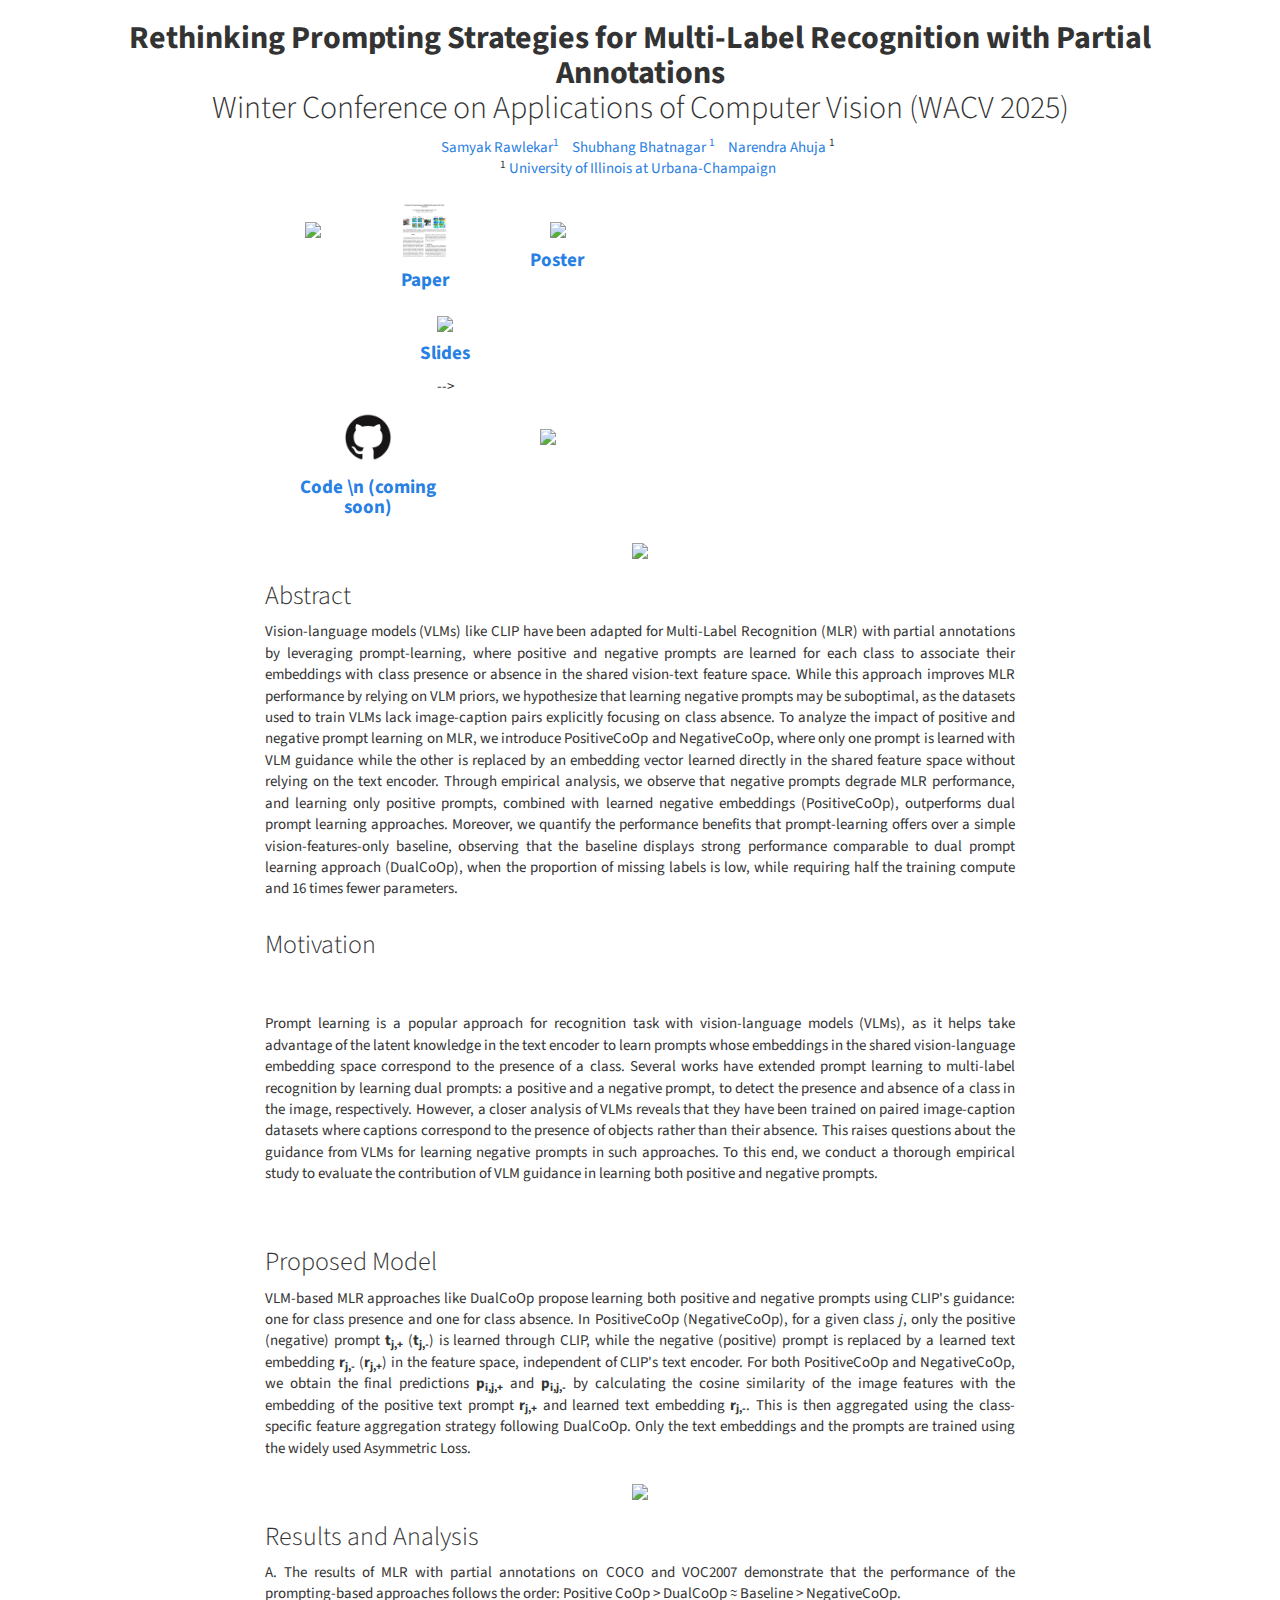
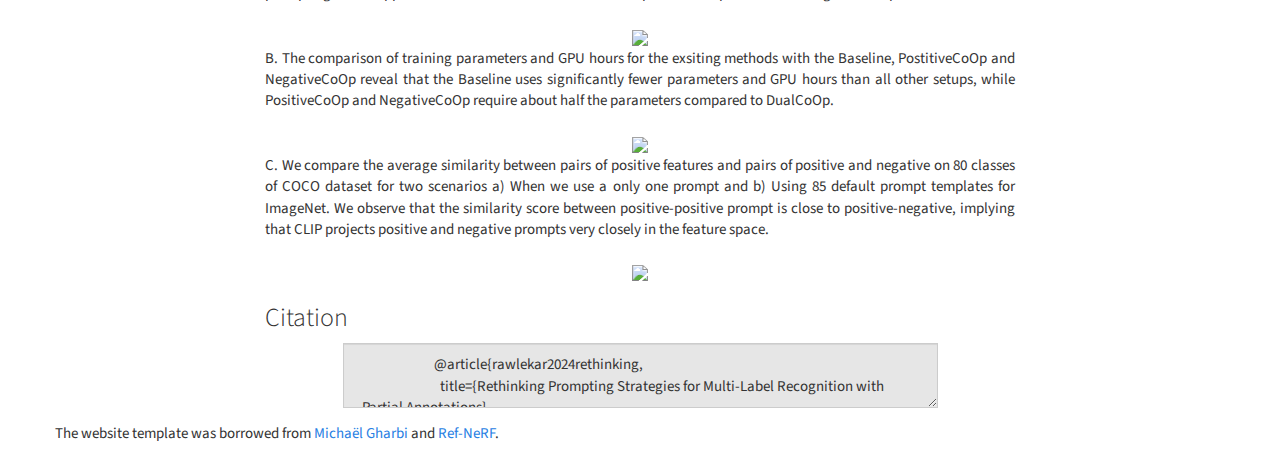
==== PositiveCoOp/index.html @ 4457fe43 "Update index.html" ====
<!DOCTYPE html>
<html>

    <meta charset="UTF-8">
    <meta http-equiv="x-ua-compatible" content="ie=edge">

    <title>Rethinking Prompting Strategies for Multi-Label Recognition with Partial
Annotations</title>

    <meta name="description" content="">
    <meta name="viewport" content="width=device-width, initial-scale=1">



    <meta property="og:type" content="website" />

    <meta property="og:title" content="Rethinking Prompting Strategies for Multi-Label Recognition with Partial
Annotations" />

    <meta name="twitter:card" content="summary_large_image" />
    <meta name="twitter:title" content="Rethinking Prompting Strategies for Multi-Label Recognition with Partial
Annotations" />


<link rel="icon" href="data:image/svg+xml,<svg xmlns=%22http://www.w3.org/2000/svg%22 viewBox=%220 0 100 100%22><text y=%22.9em%22 font-size=%2290%22>❄️</text></svg>">

    <link rel="stylesheet" href="https://maxcdn.bootstrapcdn.com/bootstrap/3.3.5/css/bootstrap.min.css">
    <link rel="stylesheet" href="https://maxcdn.bootstrapcdn.com/font-awesome/4.4.0/css/font-awesome.min.css">
    <link rel="stylesheet" href="https://cdnjs.cloudflare.com/ajax/libs/codemirror/5.8.0/codemirror.min.css">
    <link rel="stylesheet" href="css/app.css">

    <link rel="stylesheet" href="css/bootstrap.min.css">

    <script src="https://ajax.googleapis.com/ajax/libs/jquery/1.11.3/jquery.min.js"></script>
    <script src="https://maxcdn.bootstrapcdn.com/bootstrap/3.3.5/js/bootstrap.min.js"></script>
    <script src="https://cdnjs.cloudflare.com/ajax/libs/codemirror/5.8.0/codemirror.min.js"></script>
    <script src="https://cdnjs.cloudflare.com/ajax/libs/clipboard.js/1.5.3/clipboard.min.js"></script>
    
    <script src="js/app.js"></script>
    <script src="js/video_comparison.js"></script>
</head>

<body>
    <div class="container" id="main">
        <div class="row">
            <h2 class="col-md-12 text-center">
                <b>Rethinking Prompting Strategies for Multi-Label Recognition with Partial
Annotations</b></br> 
                
                Winter Conference on Applications of Computer Vision (WACV 2025)  
                
            </h2>
        </div>
        <div class="row">
            <div class="col-md-12 text-center">
                <ul class="list-inline">
                    <li>
                        <a href="https://samyakr99.github.io/">
                            Samyak Rawlekar<sup>1</sup> 
                        </a>
                    </li>
                    <li>
                        <a href="https://shubhangb97.github.io/">
                             Shubhang Bhatnagar <sup>1</sup> 
                        </a>
                    </li>
                    <li>
                        <a href="https://ece.illinois.edu/about/directory/faculty/n-ahuja">
                            Narendra Ahuja 
                        </a><sup>1</sup>
                    </li>
                    
                   
                    </br>
                    <li>
                        <sup>1</sup><a href="https://illinois.edu/">
                            University of Illinois at Urbana-Champaign
                        </a>
                    </li>
                </ul>
            </div>
        </div>


        <div class="row">
                <div class="col-md-4 col-md-offset-2 text-center">
                    <ul class="nav nav-pills nav-justified">
                        <li>
                            <a href="https://illinois.edu/">
                           <image src="img/uiuc_logo.png" height="60px">
                                
                            </a>
                        </li>
                        <li>
                            <a href="https://arxiv.org/pdf/2409.08381">
                            <image src="img/wacv_paper_snap.png" height="60px">
                                <h4><strong>Paper</strong></h4>
                            </a>
                        </li>
                        <li>
                            <a href="">
                            <image src="img/poster_snapshot.png" height="60px">
                                <h4><strong>Poster</strong></h4>
                            </a>
                        </li>
			<! -- <li>
                            <a href="">
                            <image src="img/MLR_food_snapshot.png" height="60px">
                                <h4><strong>Slides</strong></h4>
                            </a>
                        </li> -->
			<li>
                            <a href="">
                            <image src="img/code.png" height="60px">
                                <h4><strong>Code \n (coming soon) </strong></h4>
                            </a>
                        </li>
                        <li>
                            <a href="https://wacv2025.thecvf.com/">
                           <image src="img/WACV-2025-Logo.png" height="60px">
                                
                            </a>
                        </li>
                        <!-- <li>
                            <a href="img/LongDistanceGestureRecognition_IROS_final.pdf">
                            <image src="img/slides_snapshot.PNG" height="60px">
                                <h4><strong>Slides</strong></h4>
                            </a>
                        </li> -->
                    </ul>
                </div>
        </div>


         <!--
        <div class="row">
            <div class="col-md-8 col-md-offset-2">
                <video id="v0" width="100%" autoplay loop muted controls>
                  <source src="img/demo_final_noaudio.mp4" type="video/mp4" />
                </video>
                <div class="text-center">
                <strong>A demonstration of our method used to control a mobile Robot</strong>
            </div>
						</div>
        </div>
        -->

    <div class="text-center">
	    <img src="./img/teaser.png" width="65%">
	</div>

        <div class="row">
            <div class="col-md-8 col-md-offset-2">
                <h3>
                    Abstract
                </h3>
                <p class="text-justify">
                    Vision-language models (VLMs) like CLIP have been adapted for Multi-Label Recognition (MLR) with partial annotations by leveraging prompt-learning, where positive and negative prompts are learned for each class to associate their embeddings with class presence or absence in the shared vision-text feature space. While this approach improves MLR performance by relying on VLM priors, we hypothesize that learning negative prompts may be suboptimal, as the datasets used to train VLMs lack image-caption pairs explicitly focusing on class absence. To analyze the impact of positive and negative prompt learning on MLR, we introduce PositiveCoOp and NegativeCoOp, where only one prompt is learned with VLM guidance while the other is replaced by an embedding vector learned directly in the shared feature space without relying on the text encoder. Through empirical analysis, we observe that negative prompts degrade MLR performance, and learning only positive prompts, combined with learned negative embeddings (PositiveCoOp), outperforms dual prompt learning approaches. Moreover, we quantify the performance benefits that prompt-learning offers over a simple vision-features-only baseline, observing that the baseline displays strong performance comparable to dual prompt learning approach (DualCoOp), when the proportion of missing labels is low, while requiring half the training compute and 16 times fewer parameters.
                </p>
            </div>
        </div>

        <div class="row">
            <div class="col-md-8 col-md-offset-2">
                <h3>
                    Motivation
                </h3>
                <!--<div class="text-center">
                    <img src="./img/motivation_diagram.svg" width="100%">
                </div>-->
                <br><br>
                <div class="text-justify">
                    Prompt learning is a popular approach for recognition task with vision-language models (VLMs), as it helps take advantage of 
the latent knowledge in the text encoder to learn prompts whose embeddings in the shared vision-language embedding space correspond to the presence of a class. 
Several works have extended prompt learning to multi-label recognition by learning dual prompts: a positive and a negative prompt,
to detect the presence and absence of a class in the image, respectively. However, a closer analysis of VLMs reveals that they have been trained on paired image-caption datasets where captions 
correspond to the presence of objects rather than their absence. This raises questions about the guidance from VLMs for learning negative prompts in such approaches. 
To this end, we conduct a thorough empirical study to evaluate the contribution of VLM guidance in learning both positive and negative prompts.
                
                
                
			</div>

            </div>
        </div>
        <br>
        <br>
        <div class="row">
            <div class="col-md-8 col-md-offset-2">
                <h3>
                    Proposed Model
                </h3>
            <div class="text-justify">
		    VLM-based MLR approaches like DualCoOp propose learning both positive and negative prompts using CLIP's guidance: one for class presence and one for class absence. 
		    In PositiveCoOp (NegativeCoOp), for a given class <i>j</i>, only the positive (negative) prompt <b>t<sub>j,+</sub></b> (<b>t<sub>j,-</sub></b>) is learned through CLIP, 
		    while the negative (positive) prompt is replaced by a learned text embedding <b>r<sub>j,-</sub></b> (<b>r<sub>j,+</sub></b>) in the feature space, independent of CLIP's text encoder.
		    For both PositiveCoOp and NegativeCoOp, we obtain the final predictions <b>p<sub>i,j,+</sub></b> and <b>p<sub>i,j,-</sub></b> by calculating the cosine similarity of the image features with the embedding of the positive text prompt <b>r<sub>j,+</sub></b> and learned text embedding <b>r<sub>j,-</sub></b>. 
		    This is then aggregated using the class-specific feature aggregation strategy following DualCoOp. Only the text embeddings and the prompts are trained using the widely used Asymmetric Loss.
                <br><br>
                <div class="text-center">
                    <img src="./img/main.svg" width="95%">
                </div>
                
			</div>

            </div>
        </div>

        <div class="row">
            <div class="col-md-8 col-md-offset-2">
                <h3>
                    Results and Analysis
                </h3>
            
            <div class="text-justify">
                A. The results of MLR with partial annotations on COCO and VOC2007 demonstrate that the performance of the prompting-based approaches follows the order: Positive CoOp > DualCoOp ≈ Baseline > NegativeCoOp.
                <br><br>
                <div class="text-center">
                    <img src="./img/result1.png" width="95%">
                </div>
                
			</div>

            <div class="text-justify">
                
		    B. The comparison of training parameters and GPU hours for the exsiting methods with the Baseline, PostitiveCoOp and NegativeCoOp reveal that the Baseline uses significantly fewer parameters and
GPU hours than all other setups, while PositiveCoOp and NegativeCoOp require about half the parameters compared to DualCoOp.
                <br><br>
                <div class="text-center">
                    <img src="./img/result2_compute.png" width="50%">
                </div>
                
			</div>

            <div class="text-justify">
               
		    C. We compare the average similarity between pairs of positive features and
pairs of positive and negative on 80 classes of COCO dataset for
two scenarios a) When we use a only one prompt and b) Using 85 default prompt templates for ImageNet. We observe that
the similarity score between positive-positive prompt is close to
positive-negative, implying that CLIP projects positive and negative prompts very closely in the feature space.
                <br><br>
                <div class="text-center">
                    <img src="./img/result3_prompt_sim.png" width="50%">
                </div>
                
			</div>

            </div>
        </div>
       

        <div class="row">
            <div class="col-md-8 col-md-offset-2">
                <h3>
                    Citation
                </h3>
                <div class="form-group col-md-10 col-md-offset-1">
                    <textarea id="bibtex" class="form-control" readonly>
                        @article{rawlekar2024rethinking,
			  title={Rethinking Prompting Strategies for Multi-Label Recognition with Partial Annotations},
			  author={Rawlekar, Samyak and Bhatnagar, Shubhang and Ahuja, Narendra},
			  journal={arXiv preprint arXiv:2409.08381},
			  year={2024}
			}
                    </textarea>
                </div>
            </div>
        </div>

        <div class="row">
            
                <p class="text-justify">
                The website template was borrowed from <a href="http://mgharbi.com/">Michaël Gharbi</a> and <a href="https://dorverbin.github.io/refnerf">Ref-NeRF</a>.
                </p>
            
        </div>
    </div>
</body>
</html>
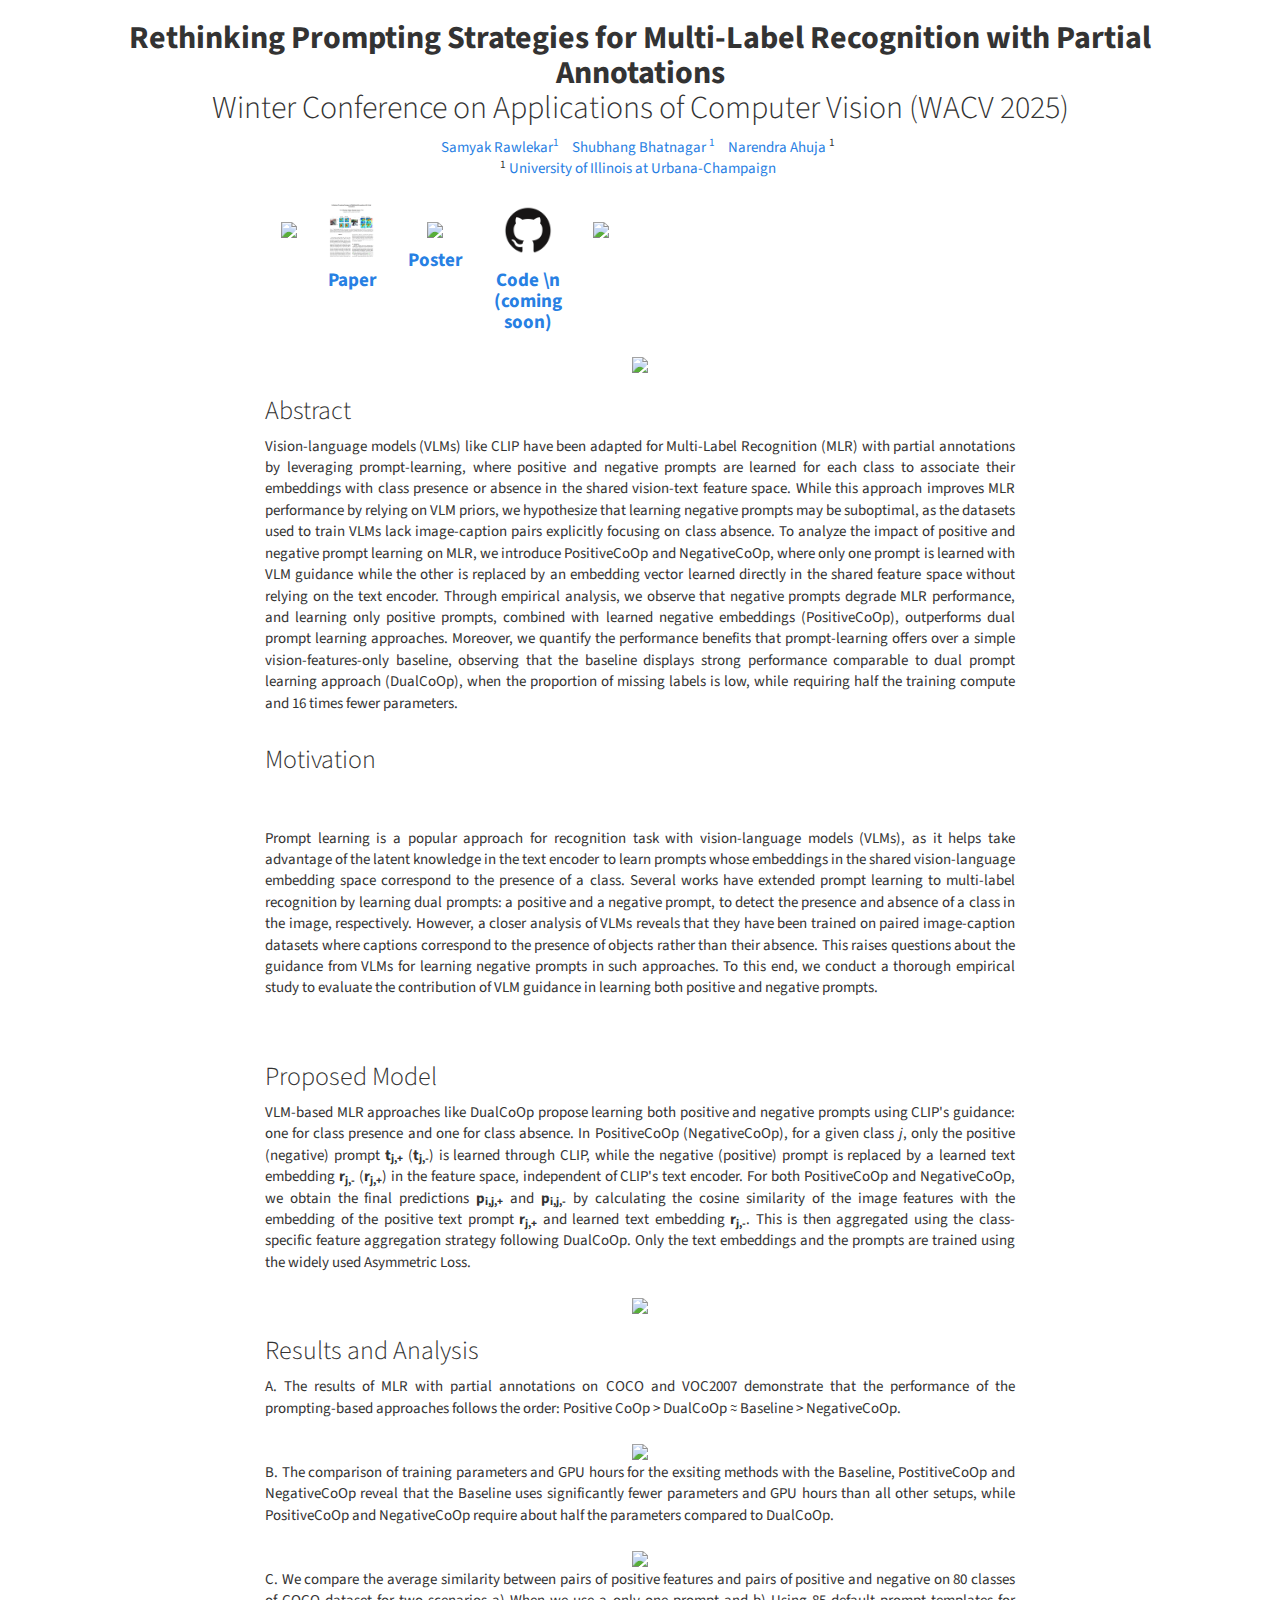
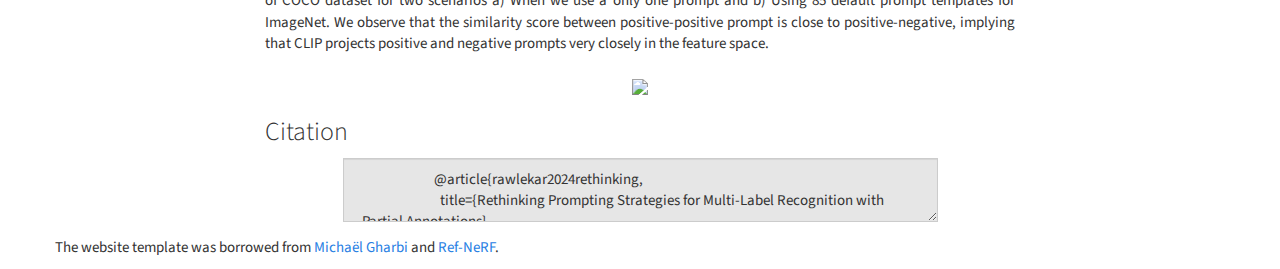
==== commit 271d100c: "Update index.html" ====
--- a/PositiveCoOp/index.html
+++ b/PositiveCoOp/index.html
@@ -104,7 +104,7 @@
                                 <h4><strong>Poster</strong></h4>
                             </a>
                         </li>
-			<! -- <li>
+			<!-- <li>
                             <a href="">
                             <image src="img/MLR_food_snapshot.png" height="60px">
                                 <h4><strong>Slides</strong></h4>
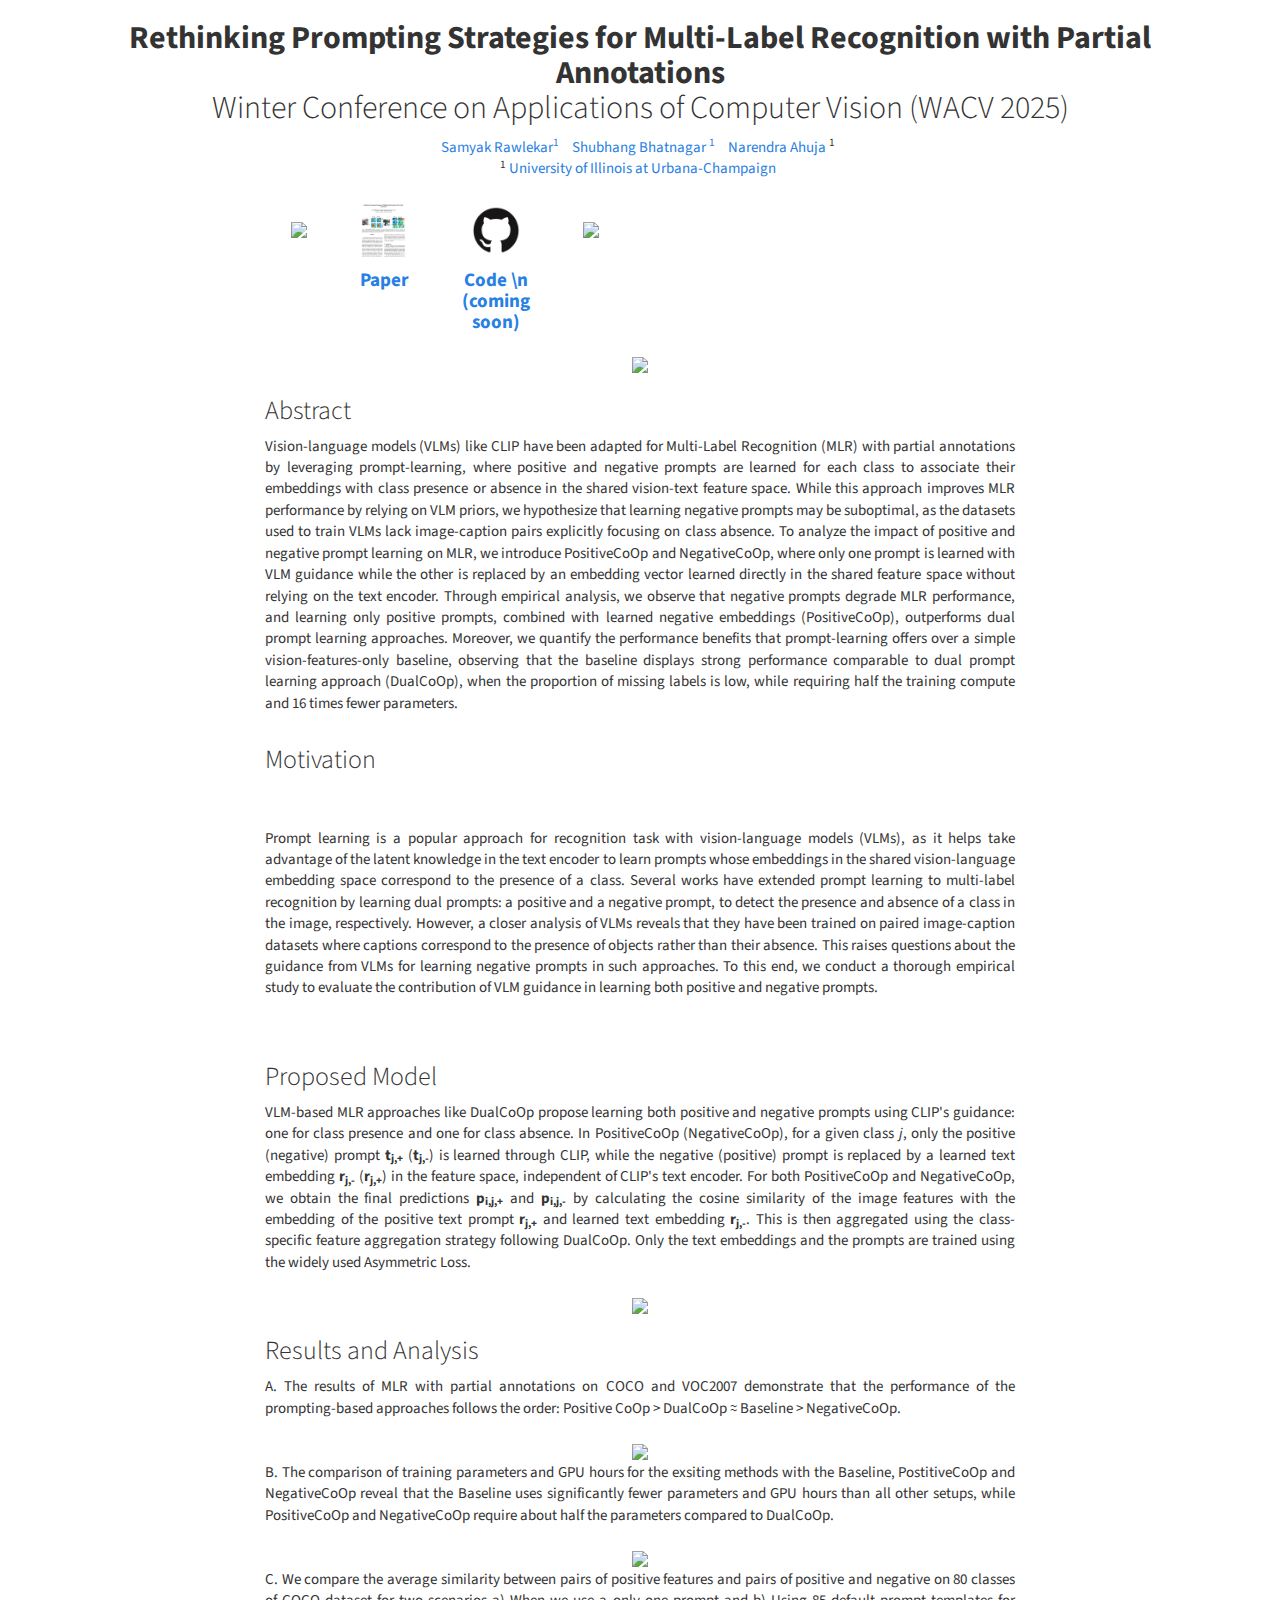
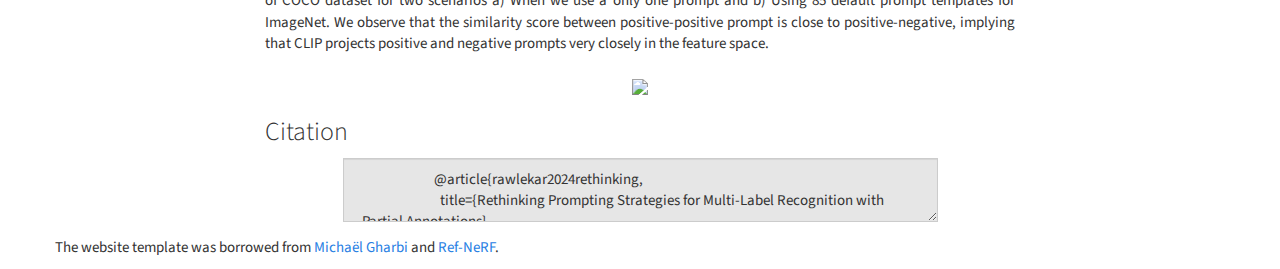
==== commit eba839b1: "Update index.html" ====
--- a/PositiveCoOp/index.html
+++ b/PositiveCoOp/index.html
@@ -98,18 +98,6 @@
                                 <h4><strong>Paper</strong></h4>
                             </a>
                         </li>
-                        <li>
-                            <a href="">
-                            <image src="img/poster_snapshot.png" height="60px">
-                                <h4><strong>Poster</strong></h4>
-                            </a>
-                        </li>
-			<!-- <li>
-                            <a href="">
-                            <image src="img/MLR_food_snapshot.png" height="60px">
-                                <h4><strong>Slides</strong></h4>
-                            </a>
-                        </li> -->
 			<li>
                             <a href="">
                             <image src="img/code.png" height="60px">
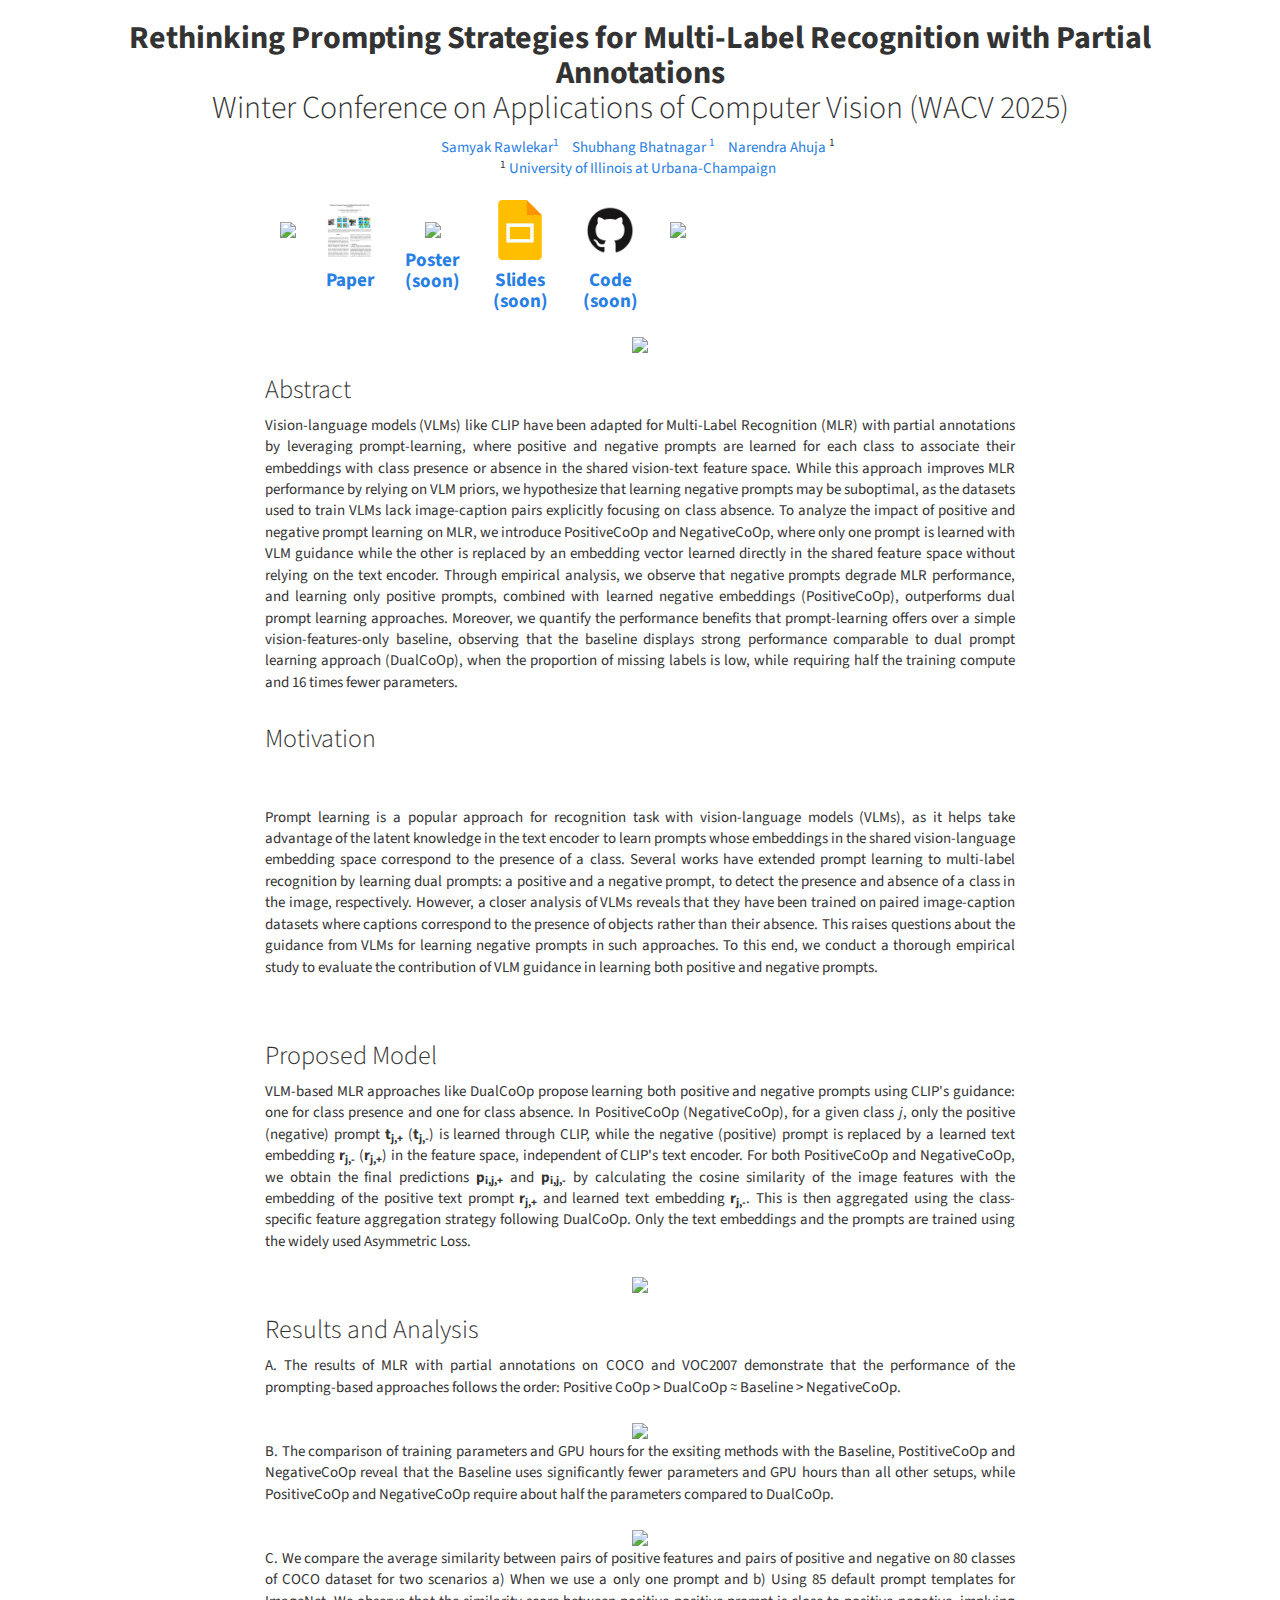
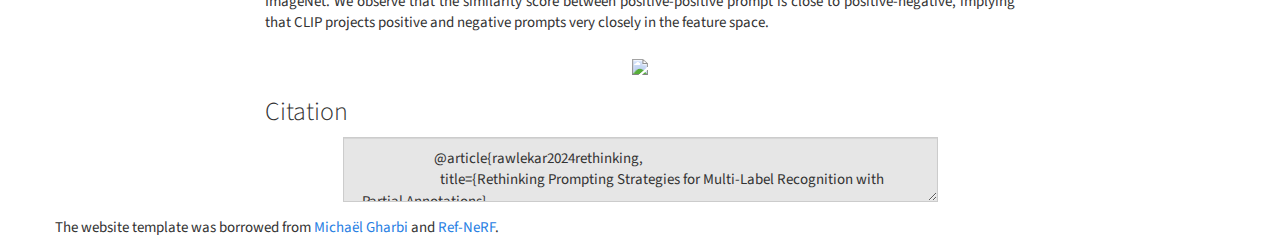
==== commit 49e06d98: "Update index.html" ====
--- a/PositiveCoOp/index.html
+++ b/PositiveCoOp/index.html
@@ -100,8 +100,20 @@
                         </li>
 			<li>
                             <a href="">
+                            <image src="img/Poster.png" height="60px">
+                                <h4><strong>Poster (soon) </strong></h4>
+                            </a>
+                        </li>
+			<li>
+                            <a href="">
+                            <image src="img/slides.png" height="60px">
+                                <h4><strong>Slides (soon) </strong></h4>
+                            </a>
+                        </li>
+			<li>
+                            <a href="">
                             <image src="img/code.png" height="60px">
-                                <h4><strong>Code \n (coming soon) </strong></h4>
+                                <h4><strong>Code (soon) </strong></h4>
                             </a>
                         </li>
                         <li>
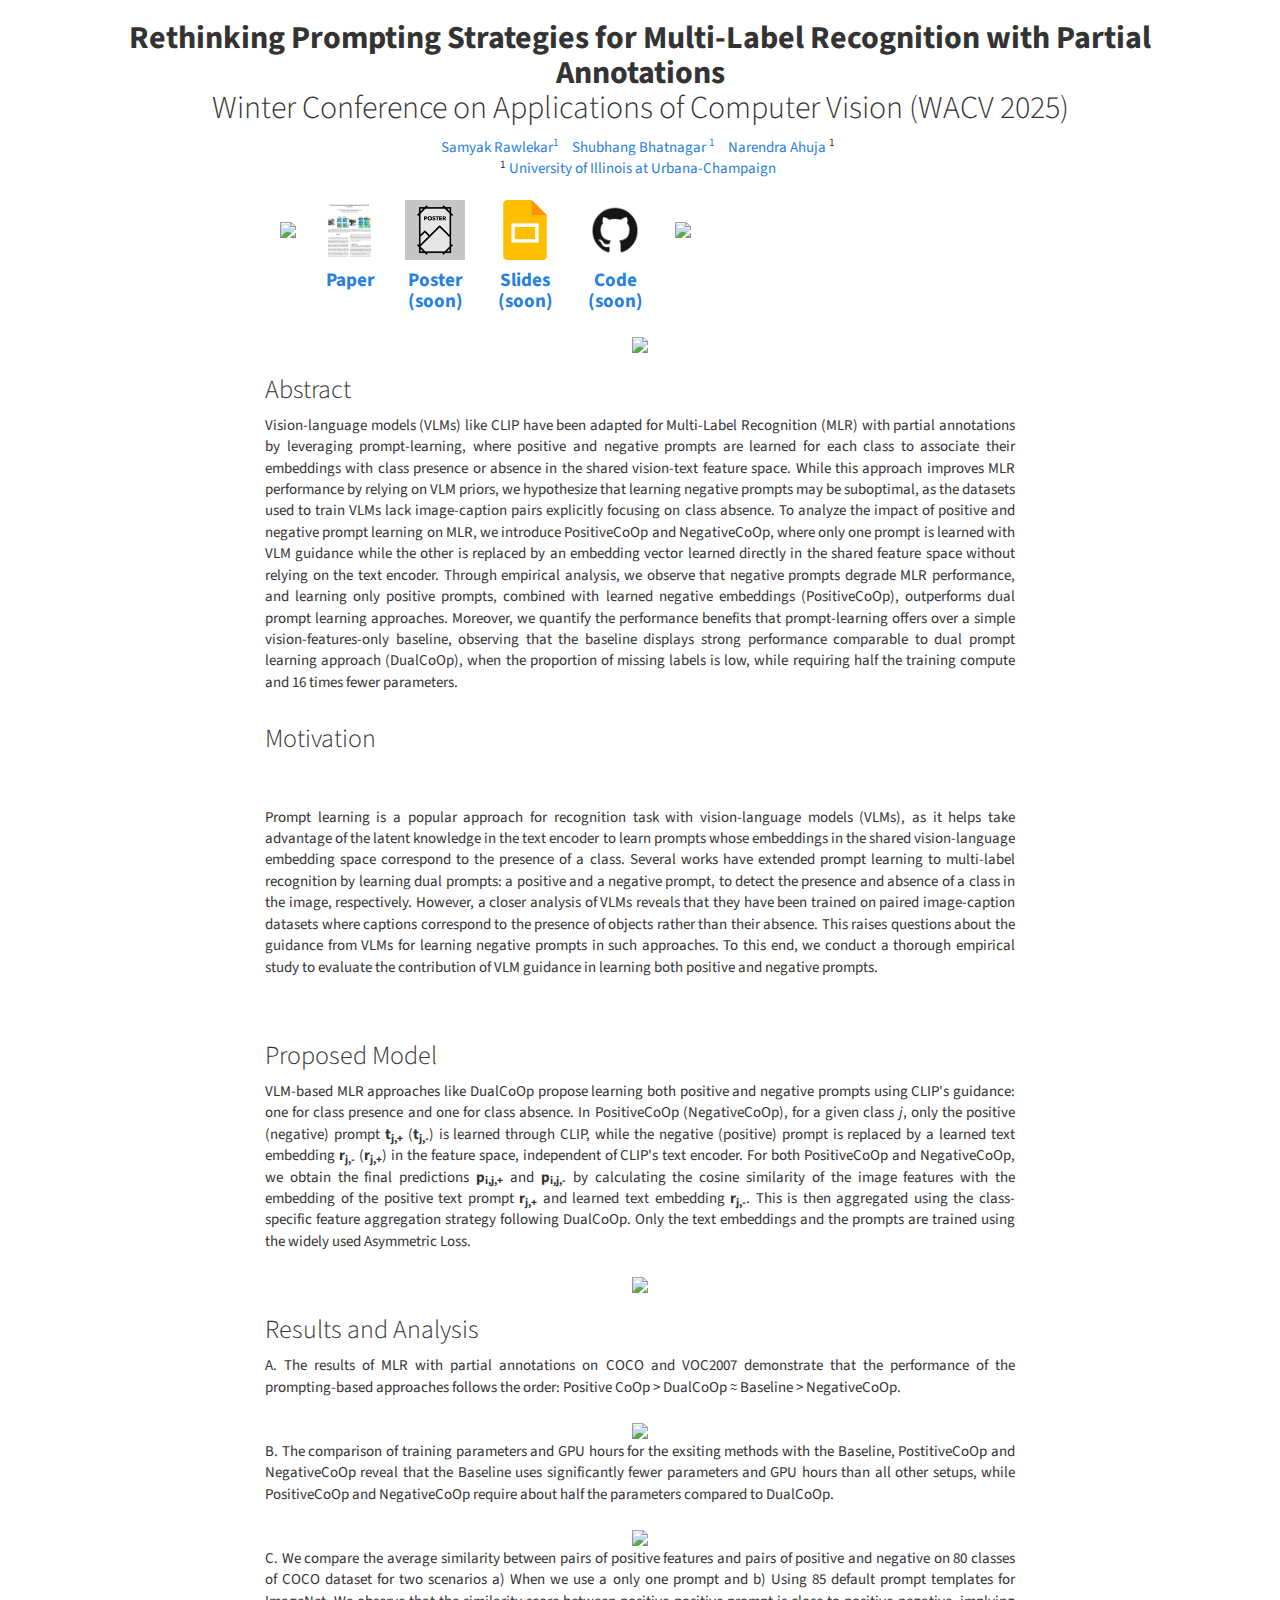
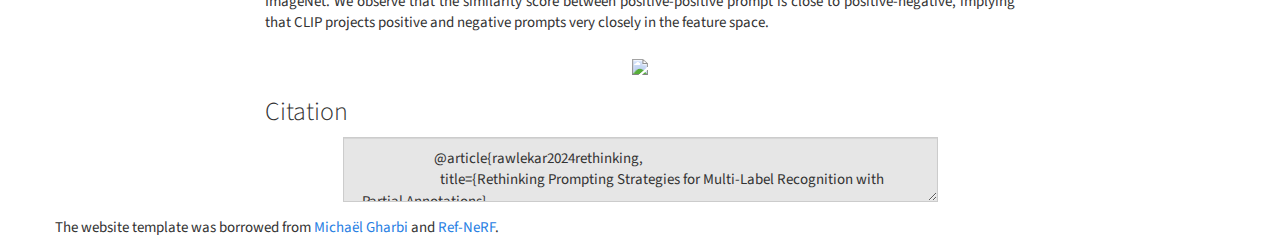
==== commit d1939780: "Update index.html" ====
--- a/PositiveCoOp/index.html
+++ b/PositiveCoOp/index.html
@@ -100,7 +100,7 @@
                         </li>
 			<li>
                             <a href="">
-                            <image src="img/Poster.png" height="60px">
+                            <image src="img/poster.png" height="60px">
                                 <h4><strong>Poster (soon) </strong></h4>
                             </a>
                         </li>
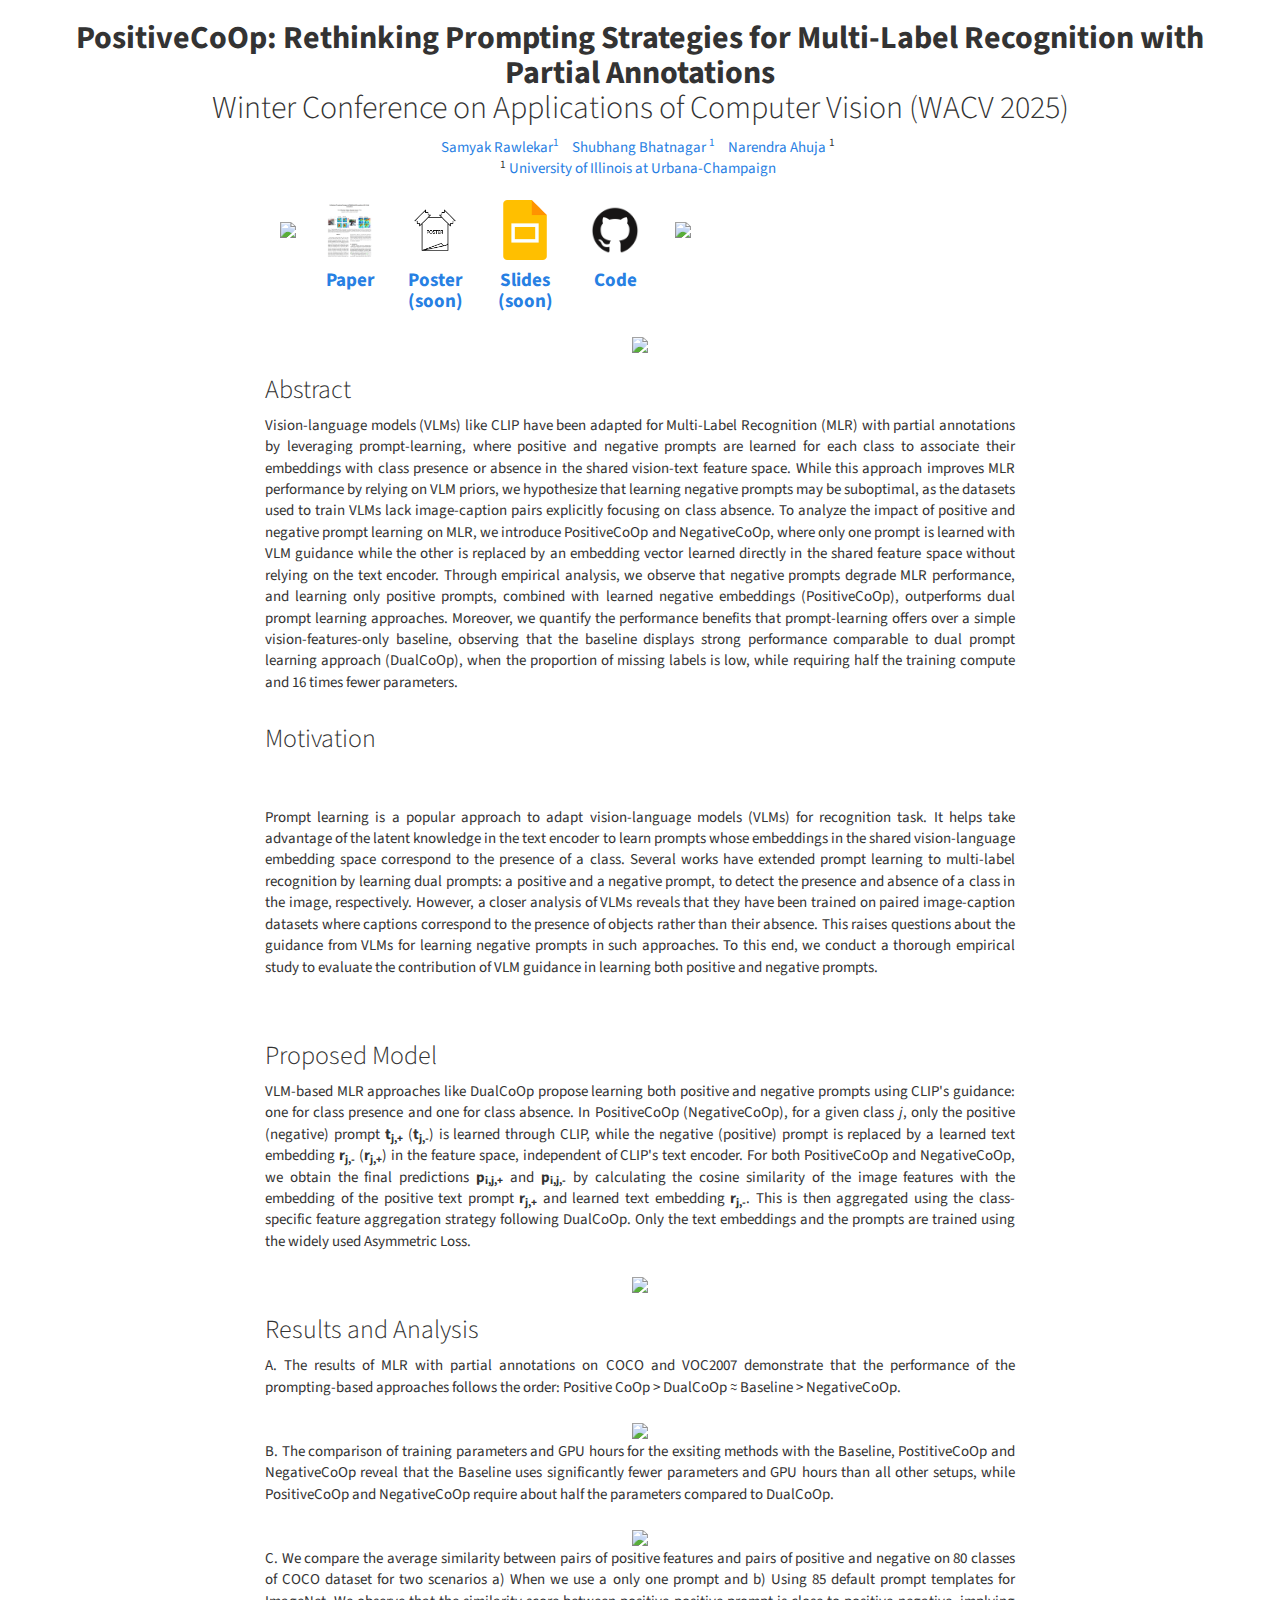
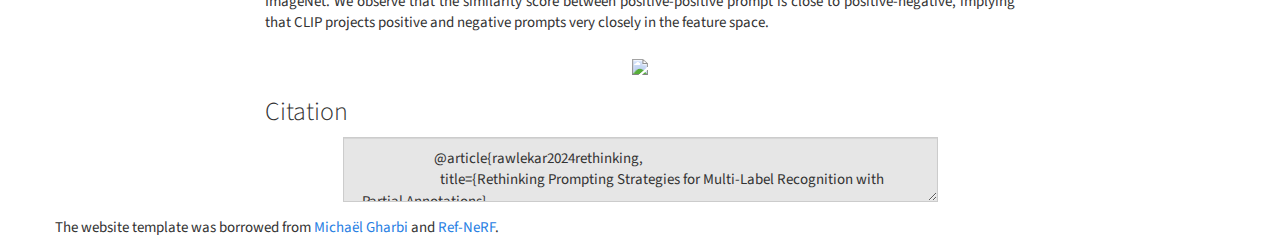
==== commit de57e7bb: "Update index.html" ====
--- a/PositiveCoOp/index.html
+++ b/PositiveCoOp/index.html
@@ -5,7 +5,7 @@
     <meta charset="UTF-8">
     <meta http-equiv="x-ua-compatible" content="ie=edge">
 
-    <title>Rethinking Prompting Strategies for Multi-Label Recognition with Partial
+    <title>PositiveCoOp: Rethinking Prompting Strategies for Multi-Label Recognition with Partial
 Annotations</title>
 
     <meta name="description" content="">
@@ -45,7 +45,7 @@
     <div class="container" id="main">
         <div class="row">
             <h2 class="col-md-12 text-center">
-                <b>Rethinking Prompting Strategies for Multi-Label Recognition with Partial
+                <b>PositiveCoOp: Rethinking Prompting Strategies for Multi-Label Recognition with Partial
 Annotations</b></br> 
                 
                 Winter Conference on Applications of Computer Vision (WACV 2025)  
@@ -111,9 +111,9 @@
                             </a>
                         </li>
 			<li>
-                            <a href="">
+                            <a href="https://github.com/SamyakR99/PositiveCoOp">
                             <image src="img/code.png" height="60px">
-                                <h4><strong>Code (soon) </strong></h4>
+                                <h4><strong>Code </strong></h4>
                             </a>
                         </li>
                         <li>
@@ -171,7 +171,7 @@
                 </div>-->
                 <br><br>
                 <div class="text-justify">
-                    Prompt learning is a popular approach for recognition task with vision-language models (VLMs), as it helps take advantage of 
+                    Prompt learning is a popular approach to adapt vision-language models (VLMs) for recognition task. It helps take advantage of 
 the latent knowledge in the text encoder to learn prompts whose embeddings in the shared vision-language embedding space correspond to the presence of a class. 
 Several works have extended prompt learning to multi-label recognition by learning dual prompts: a positive and a negative prompt,
 to detect the presence and absence of a class in the image, respectively. However, a closer analysis of VLMs reveals that they have been trained on paired image-caption datasets where captions 
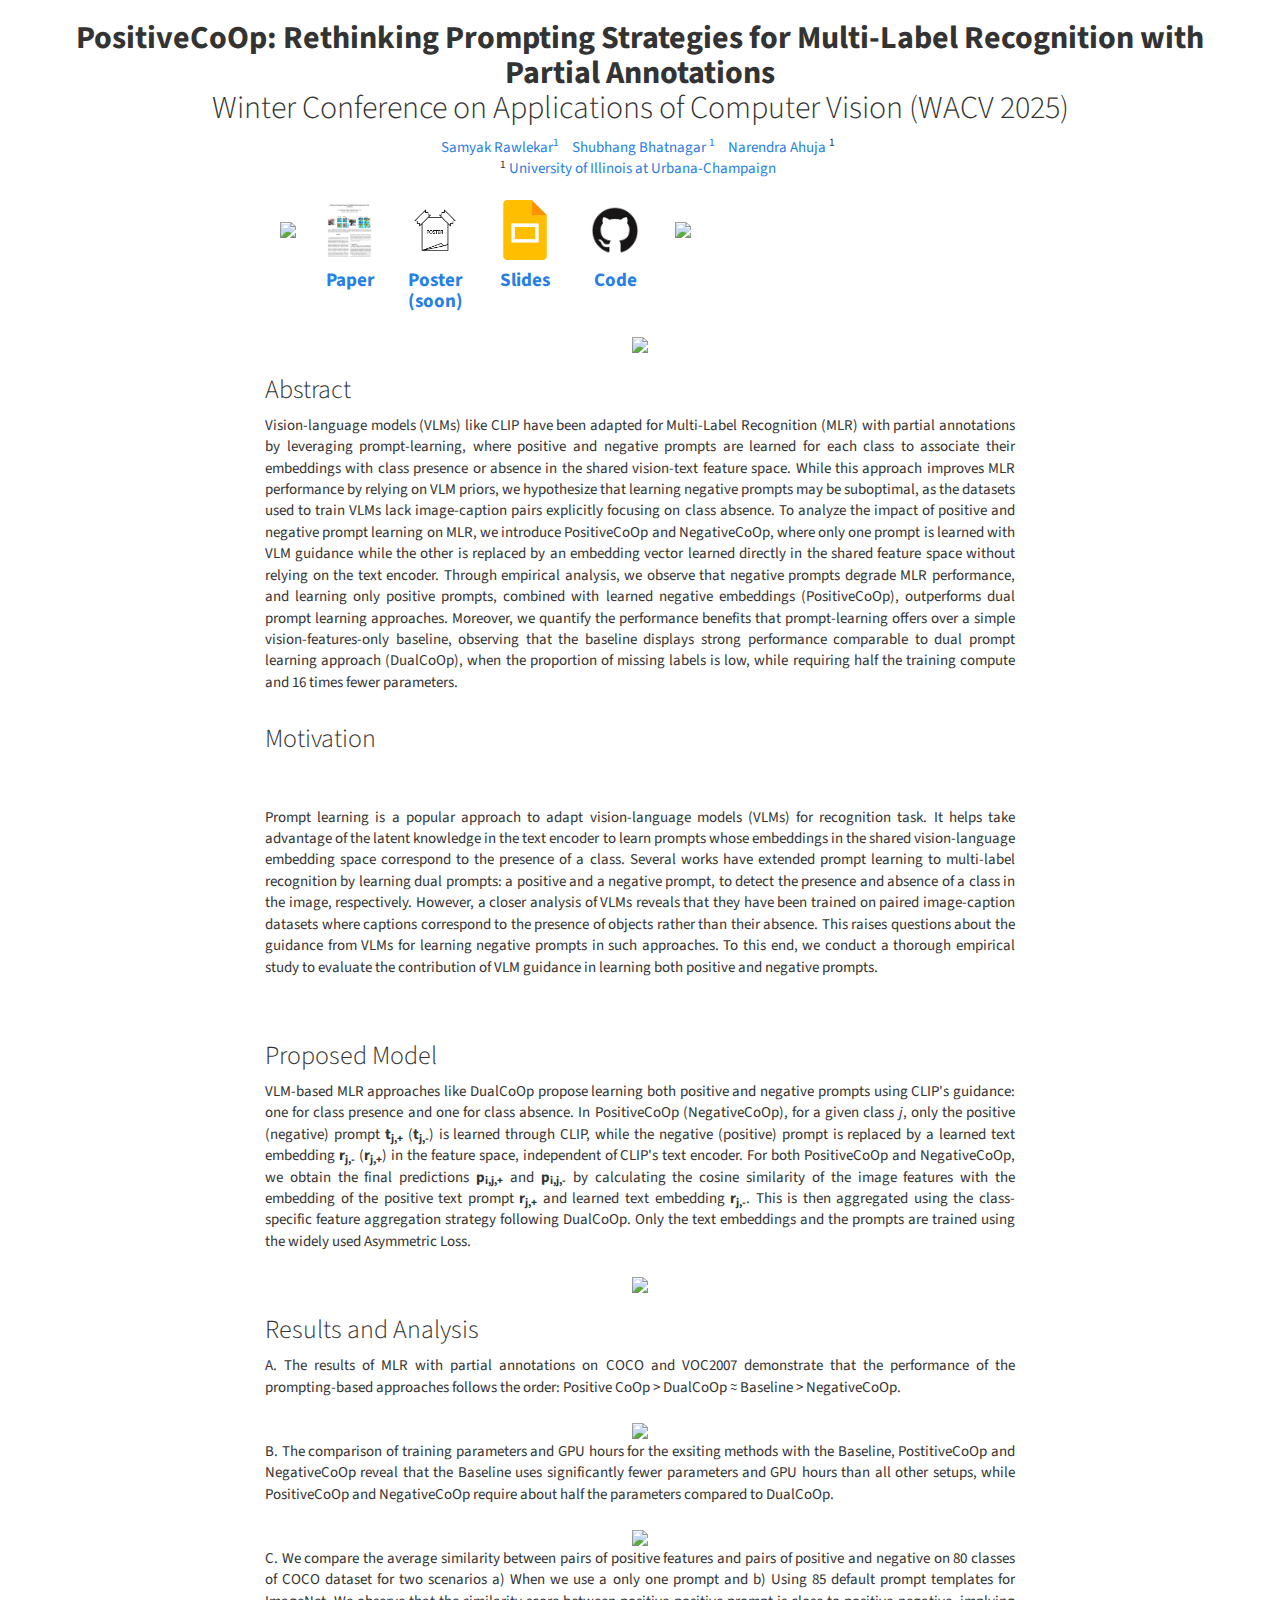
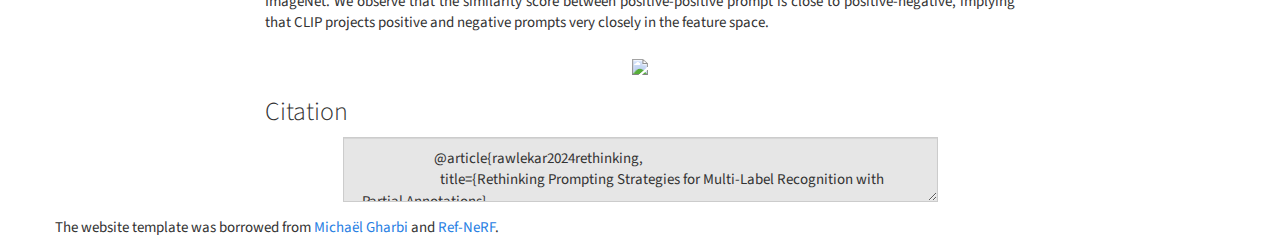
==== commit 0306da70: "Update index.html" ====
--- a/PositiveCoOp/index.html
+++ b/PositiveCoOp/index.html
@@ -105,9 +105,9 @@
                             </a>
                         </li>
 			<li>
-                            <a href="">
+                            <a href="https://drive.google.com/file/d/10U7Xz6On4eWBqGXH9eOZZaquJx17n4vx/view?usp=drive_link">
                             <image src="img/slides.png" height="60px">
-                                <h4><strong>Slides (soon) </strong></h4>
+                                <h4><strong>Slides </strong></h4>
                             </a>
                         </li>
 			<li>
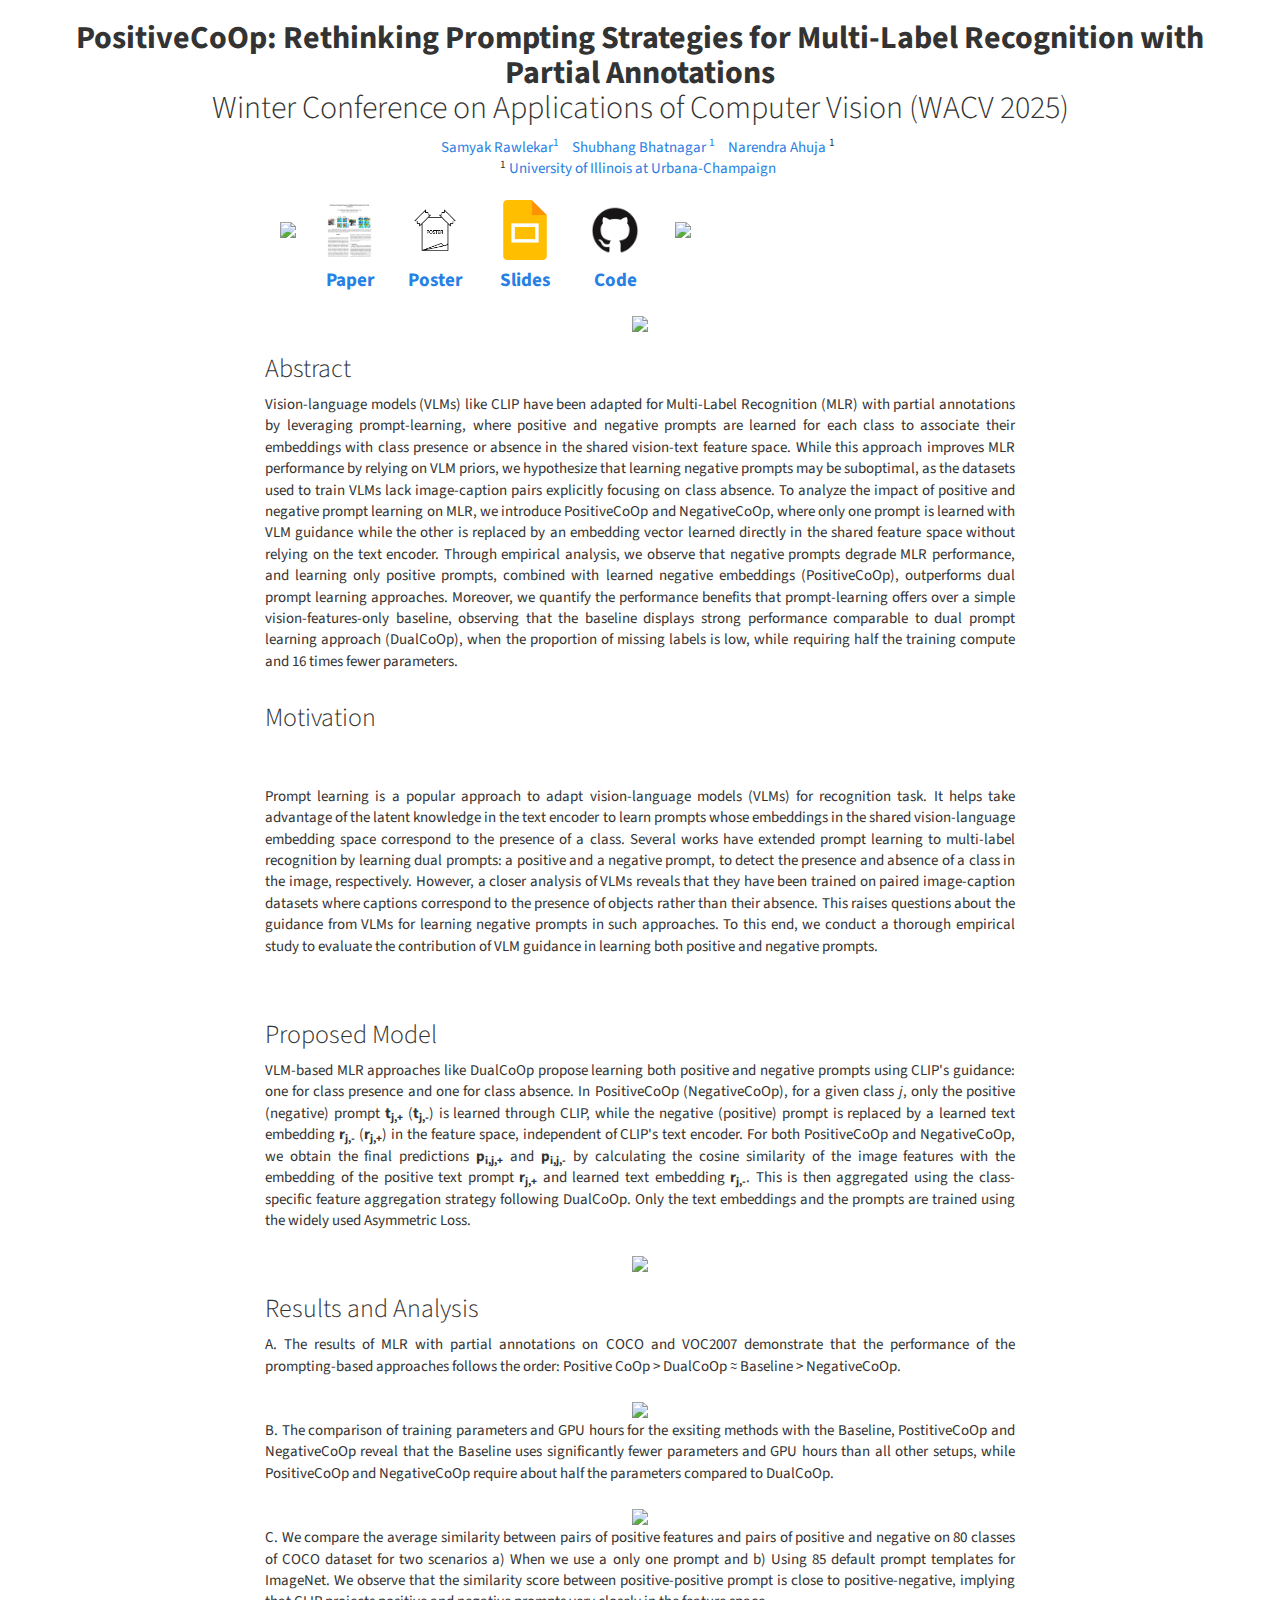
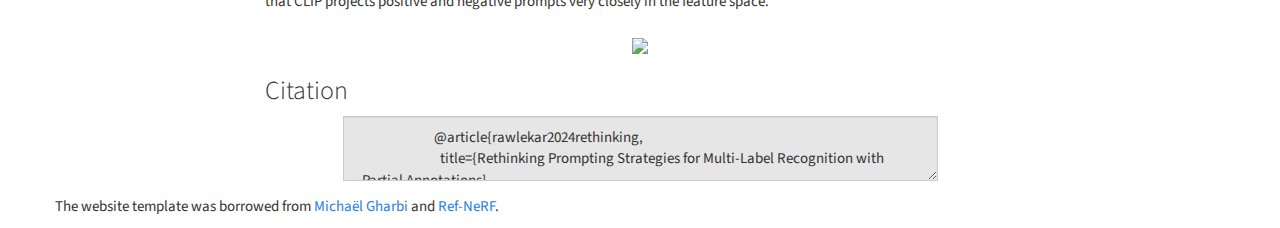
==== commit e60f9970: "Update index.html" ====
--- a/PositiveCoOp/index.html
+++ b/PositiveCoOp/index.html
@@ -98,14 +98,14 @@
                                 <h4><strong>Paper</strong></h4>
                             </a>
                         </li>
+			<li> 
+                            <a href="img/WACV 2025 Poster.pdf">
+                            <image src="img/poster.png" height="60px">
+                                <h4><strong>Poster </strong></h4>
+                            </a>
+                        </li>
 			<li>
-                            <a href="">
-                            <image src="img/poster.png" height="60px">
-                                <h4><strong>Poster (soon) </strong></h4>
-                            </a>
-                        </li>
-			<li>
-                            <a href="https://drive.google.com/file/d/10U7Xz6On4eWBqGXH9eOZZaquJx17n4vx/view?usp=drive_link">
+                            <a href="img/WACV Video Slides.pdf">
                             <image src="img/slides.png" height="60px">
                                 <h4><strong>Slides </strong></h4>
                             </a>
